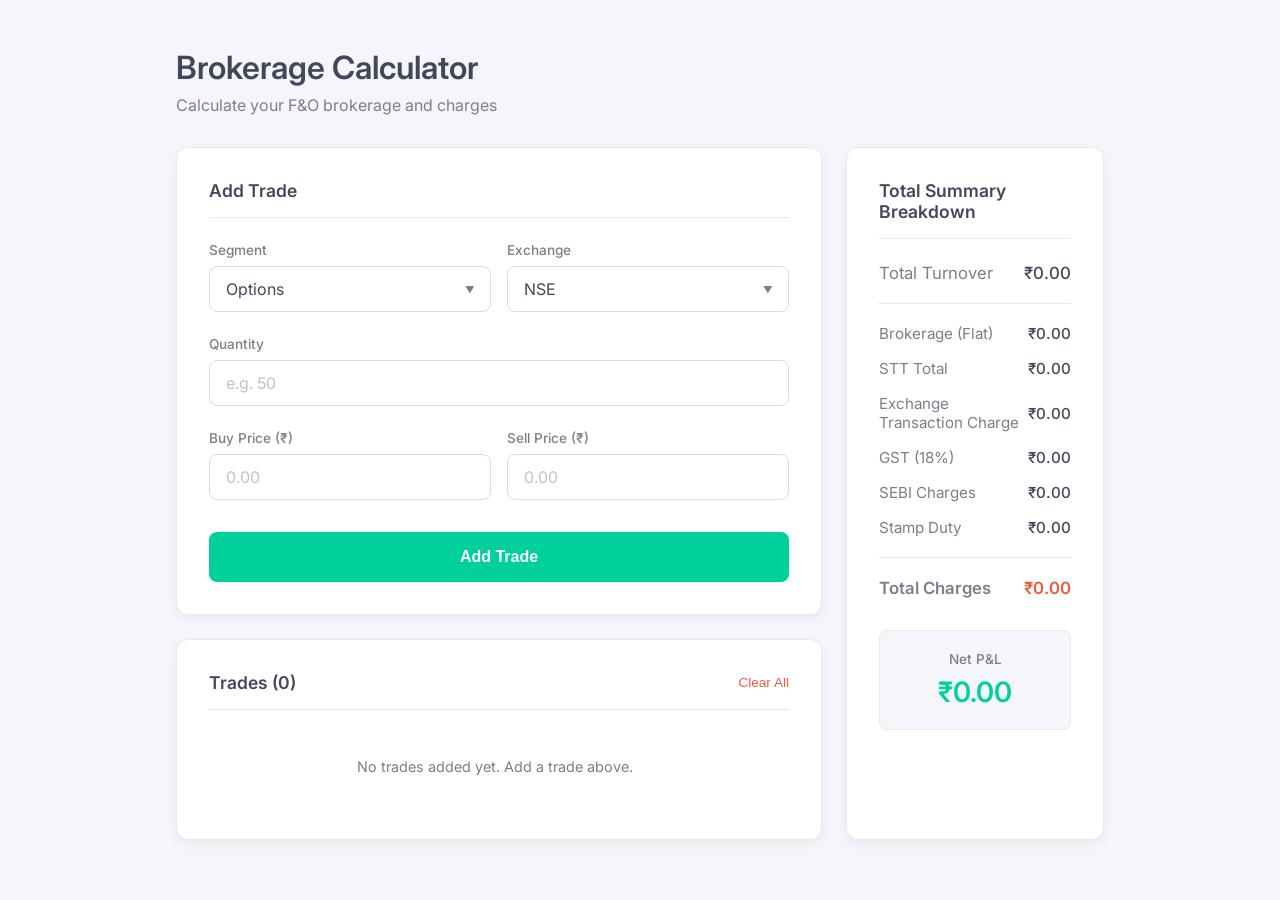
==== index.html @ 9ea1040a "Add Vercel Speed Insights script" ====
<!DOCTYPE html>
<html lang="en">
<head>
    <meta charset="UTF-8">
    <meta name="viewport" content="width=device-width, initial-scale=1.0">
    
    <!-- Primary Meta Tags -->
    <title>F&O Brokerage Calculator - Calculate NSE & BSE Charges</title>
    <meta name="title" content="F&O Brokerage Calculator - Calculate NSE & BSE Charges">
    <meta name="description" content="Free online F&O Brokerage Calculator. Calculate accurate brokerage, STT, Exchange transaction charges, GST, SEBI charges, and Stamp Duty for NSE and BSE Trades.">
    <meta name="keywords" content="brokerage calculator, f&o brokerage, nse charges, bse charges, options trading calculator, futures brokerage, stt calculator, trading charges">
    <meta name="author" content="Brokerage Calculator">
    <meta name="robots" content="index, follow">
    <link rel="canonical" href="https://www.brockerage.com/">

    <!-- Open Graph / Facebook -->
    <meta property="og:type" content="website">
    <meta property="og:url" content="https://www.brockerage.com/">
    <meta property="og:title" content="F&O Brokerage Calculator - Calculate NSE & BSE Charges">
    <meta property="og:description" content="Free online F&O Brokerage Calculator. Calculate accurate brokerage, STT, Exchange transaction charges, GST, SEBI charges, and Stamp Duty for NSE and BSE Trades.">

    <!-- Twitter -->
    <meta property="twitter:card" content="summary_large_image">
    <meta property="twitter:url" content="https://www.brockerage.com/">
    <meta property="twitter:title" content="F&O Brokerage Calculator - Calculate NSE & BSE Charges">
    <meta property="twitter:description" content="Free online F&O Brokerage Calculator. Calculate accurate brokerage, STT, Exchange transaction charges, GST, SEBI charges, and Stamp Duty for NSE and BSE Trades.">

    <!-- Fonts and CSS -->
    <link rel="preconnect" href="https://fonts.googleapis.com">
    <link rel="preconnect" href="https://fonts.gstatic.com" crossorigin>
    <link href="https://fonts.googleapis.com/css2?family=Inter:wght@300;400;500;600;700&display=swap" rel="stylesheet">
    <link rel="stylesheet" href="style.css">

    <!-- Vercel Speed Insights -->
    <script>
      window.si = window.si || function () { (window.siq = window.siq || []).push(arguments); };
    </script>
    <script defer src="/_vercel/speed-insights/script.js"></script>
</head>
<body>
    <div class="container">
        <header>
            <h1>Brokerage Calculator</h1>
            <p>Calculate your F&O brokerage and charges</p>
        </header>

        <main class="calculator">
            <div class="left-column">
                <div class="glass-panel input-panel">
                    <h2>Add Trade</h2>
                    <form id="calc-form">
                        <div class="form-row">
                            <div class="form-group">
                                <label for="segment">Segment</label>
                                <div class="custom-select">
                                    <select id="segment" required>
                                        <option value="options">Options</option>
                                        <option value="futures">Futures</option>
                                    </select>
                                </div>
                            </div>
                            <div class="form-group">
                                <label for="exchange">Exchange</label>
                                <div class="custom-select">
                                    <select id="exchange" required>
                                        <option value="nse">NSE</option>
                                        <option value="bse">BSE</option>
                                    </select>
                                </div>
                            </div>
                        </div>

                        <div class="form-group">
                            <label for="quantity">Quantity</label>
                            <input type="number" id="quantity" placeholder="e.g. 50" required min="1" step="1">
                        </div>

                        <div class="form-row">
                            <div class="form-group">
                                <label for="buy-price">Buy Price (₹)</label>
                                <input type="number" id="buy-price" placeholder="0.00" required min="0" step="0.05">
                            </div>
                            <div class="form-group">
                                <label for="sell-price">Sell Price (₹)</label>
                                <input type="number" id="sell-price" placeholder="0.00" required min="0" step="0.05">
                            </div>
                        </div>

                        <button type="submit" class="btn-calculate">
                            Add Trade
                            <svg width="20" height="20" viewBox="0 0 24 24" fill="none" stroke="currentColor" stroke-width="2" stroke-linecap="round" stroke-linejoin="round"><line x1="12" y1="5" x2="12" y2="19"></line><line x1="5" y1="12" x2="19" y2="12"></line></svg>
                        </button>
                    </form>
                </div>

                <div class="glass-panel trades-panel">
                    <div class="trades-header">
                        <h2>Trades (<span id="trade-count">0</span>)</h2>
                        <button id="btn-clear" class="btn-clear">Clear All</button>
                    </div>
                    <div id="trades-list" class="trades-list">
                        <p class="empty-state" id="empty-state">No trades added yet. Add a trade above.</p>
                    </div>
                </div>
            </div>

            <div class="glass-panel output-panel">
                <h2>Total Summary Breakdown</h2>
                
                <div class="results">
                    <div class="result-row primary-row">
                        <span>Total Turnover</span>
                        <span id="res-turnover" class="value">₹0.00</span>
                    </div>

                    <div class="divider"></div>

                    <div class="result-row">
                        <span>Brokerage (Flat)</span>
                        <span id="res-brokerage">₹0.00</span>
                    </div>
                    <div class="result-row">
                        <span>STT Total</span>
                        <span id="res-stt">₹0.00</span>
                    </div>
                    <div class="result-row">
                        <span>Exchange Transaction Charge</span>
                        <span id="res-exchange">₹0.00</span>
                    </div>
                    <div class="result-row">
                        <span>GST (18%)</span>
                        <span id="res-gst">₹0.00</span>
                    </div>
                    <div class="result-row">
                        <span>SEBI Charges</span>
                        <span id="res-sebi">₹0.00</span>
                    </div>
                    <div class="result-row">
                        <span>Stamp Duty</span>
                        <span id="res-stamp">₹0.00</span>
                    </div>

                    <div class="divider"></div>

                    <div class="result-row total-charges">
                        <span>Total Charges</span>
                        <span id="res-total-charges" class="value text-danger">₹0.00</span>
                    </div>

                    <div class="result-card pnl-card" id="pnl-card">
                        <div class="pnl-label">Net P&L</div>
                        <div class="pnl-value" id="res-net-pnl">₹0.00</div>
                    </div>
                </div>
            </div>
        </main>
    </div>

    <script src="script.js"></script>
</body>
</html>
---- style.css ----
:root {
    --bg-color: #f5f6fb;
    --card-bg: #ffffff;
    --card-border: #e8e9eb;
    --text-primary: #44475b;
    --text-secondary: #7c7e8c;
    --accent: #00d09c;
    --accent-hover: #00b386;
    --success: #00d09c;
    --danger: #eb5b3c;
    --shadow: 0 4px 12px rgba(0, 0, 0, 0.05);
}

* {
    margin: 0;
    padding: 0;
    box-sizing: border-box;
}

body {
    font-family: 'Inter', sans-serif;
    background-color: var(--bg-color);
    color: var(--text-primary);
    min-height: 100vh;
    display: flex;
    justify-content: center;
    align-items: flex-start;
    padding-top: 3rem;
}

/* Layout */
.container {
    width: 100%;
    max-width: 960px;
    padding: 0 1rem 2rem 1rem;
}

header {
    text-align: left;
    margin-bottom: 2rem;
}

header h1 {
    font-size: 2rem;
    font-weight: 600;
    color: var(--text-primary);
    margin-bottom: 0.5rem;
}

header p {
    color: var(--text-secondary);
    font-size: 1rem;
}

.calculator {
    display: grid;
    grid-template-columns: 3fr 2fr;
    gap: 1.5rem;
}

@media (max-width: 768px) {
    .calculator {
        grid-template-columns: 1fr;
    }
}

.left-column {
    display: flex;
    flex-direction: column;
    gap: 1.5rem;
}

/* Panels */
.glass-panel, .input-panel, .trades-panel, .output-panel {
    background: var(--card-bg);
    border: 1px solid var(--card-border);
    border-radius: 12px;
    padding: 2rem;
    box-shadow: var(--shadow);
}

.glass-panel h2 {
    font-size: 1.1rem;
    font-weight: 600;
    margin-bottom: 1.5rem;
    padding-bottom: 1rem;
    border-bottom: 1px solid var(--card-border);
    color: var(--text-primary);
}

/* Form Styles */
.form-row {
    display: grid;
    grid-template-columns: 1fr 1fr;
    gap: 1rem;
}

.form-group {
    margin-bottom: 1.5rem;
    display: flex;
    flex-direction: column;
}

.form-group label {
    font-size: 0.85rem;
    color: var(--text-secondary);
    margin-bottom: 0.5rem;
    font-weight: 500;
}

input, select {
    background: #ffffff;
    border: 1px solid #dcdce0;
    border-radius: 8px;
    padding: 0.75rem 1rem;
    color: var(--text-primary);
    font-family: inherit;
    font-size: 1rem;
    transition: all 0.2s ease;
    outline: none;
}

input:focus, select:focus {
    border-color: var(--accent);
}

input::placeholder {
    color: #c0c2cc;
}

.custom-select {
    position: relative;
}

.custom-select select {
    appearance: none;
    width: 100%;
    cursor: pointer;
}

.custom-select::after {
    content: "▼";
    font-size: 0.6rem;
    position: absolute;
    right: 1rem;
    top: 50%;
    transform: translateY(-50%);
    pointer-events: none;
    color: var(--text-secondary);
}

/* Button */
.btn-calculate {
    width: 100%;
    background: var(--accent);
    color: white;
    border: none;
    border-radius: 8px;
    padding: 1rem;
    font-size: 1rem;
    font-weight: 600;
    cursor: pointer;
    display: flex;
    justify-content: center;
    align-items: center;
    gap: 0.5rem;
    margin-top: 0.5rem;
    transition: all 0.2s ease;
}

.btn-calculate:hover {
    background: var(--accent-hover);
}

.btn-calculate svg {
    display: none;
}

/* Results Styles */
.results {
    display: flex;
    flex-direction: column;
    gap: 1rem;
}

.result-row {
    display: flex;
    justify-content: space-between;
    align-items: center;
    font-size: 0.95rem;
    color: var(--text-secondary);
}

.result-row .value, .result-row span:last-child {
    color: var(--text-primary);
    font-weight: 500;
}

.primary-row {
    font-size: 1.05rem;
}

.primary-row .value {
    font-weight: 600;
}

.divider {
    height: 1px;
    background: var(--card-border);
    margin: 0.25rem 0;
}

.total-charges {
    font-size: 1.05rem;
    font-weight: 600;
}

.total-charges .value, .total-charges span:last-child {
    color: var(--text-primary);
    font-weight: 600;
}

.text-danger {
    color: var(--danger) !important;
}

.text-success {
    color: var(--success) !important;
}

.result-card {
    background: var(--bg-color);
    border: 1px solid var(--card-border);
    border-radius: 8px;
    padding: 1.25rem;
    text-align: center;
    margin-top: 1rem;
}

.pnl-label {
    font-size: 0.85rem;
    color: var(--text-secondary);
    margin-bottom: 0.5rem;
    font-weight: 500;
}

.pnl-value {
    font-size: 1.75rem;
    font-weight: 600;
}

/* Trades Panel Styles */
.trades-panel {
    max-height: 400px;
    display: flex;
    flex-direction: column;
}

.trades-header {
    display: flex;
    justify-content: space-between;
    align-items: center;
    margin-bottom: 1rem;
    padding-bottom: 1rem;
    border-bottom: 1px solid var(--card-border);
}

.trades-header h2 {
    margin-bottom: 0;
    padding-bottom: 0;
    border-bottom: none;
}

.btn-clear {
    background: transparent;
    color: var(--danger);
    border: none;
    padding: 0;
    font-size: 0.85rem;
    font-weight: 500;
    cursor: pointer;
}

.btn-clear:hover {
    text-decoration: underline;
}

.trades-list {
    overflow-y: auto;
    flex-grow: 1;
    display: flex;
    flex-direction: column;
    gap: 0.75rem;
    padding-right: 0.5rem;
}

.trades-list::-webkit-scrollbar {
    width: 4px;
}

.trades-list::-webkit-scrollbar-thumb {
    background-color: var(--card-border);
    border-radius: 4px;
}

.empty-state {
    text-align: center;
    color: var(--text-secondary);
    font-size: 0.9rem;
    padding: 2rem 0;
}

.trade-item {
    background: #ffffff;
    border: 1px solid var(--card-border);
    border-radius: 8px;
    padding: 1rem;
    display: grid;
    grid-template-columns: 1fr 1fr;
    gap: 0.5rem;
    font-size: 0.85rem;
}

.trade-item-header {
    grid-column: span 2;
    display: flex;
    justify-content: space-between;
    margin-bottom: 0.5rem;
    font-weight: 600;
    color: var(--text-primary);
}

.trade-detail {
    display: flex;
    justify-content: space-between;
    color: var(--text-secondary);
}

.trade-detail .val {
    color: var(--text-primary);
    font-weight: 500;
}

.trade-remove {
    background: none;
    border: none;
    color: var(--danger);
    cursor: pointer;
    font-size: 0.8rem;
    font-weight: 500;
}

.trade-remove:hover {
    text-decoration: underline;
}
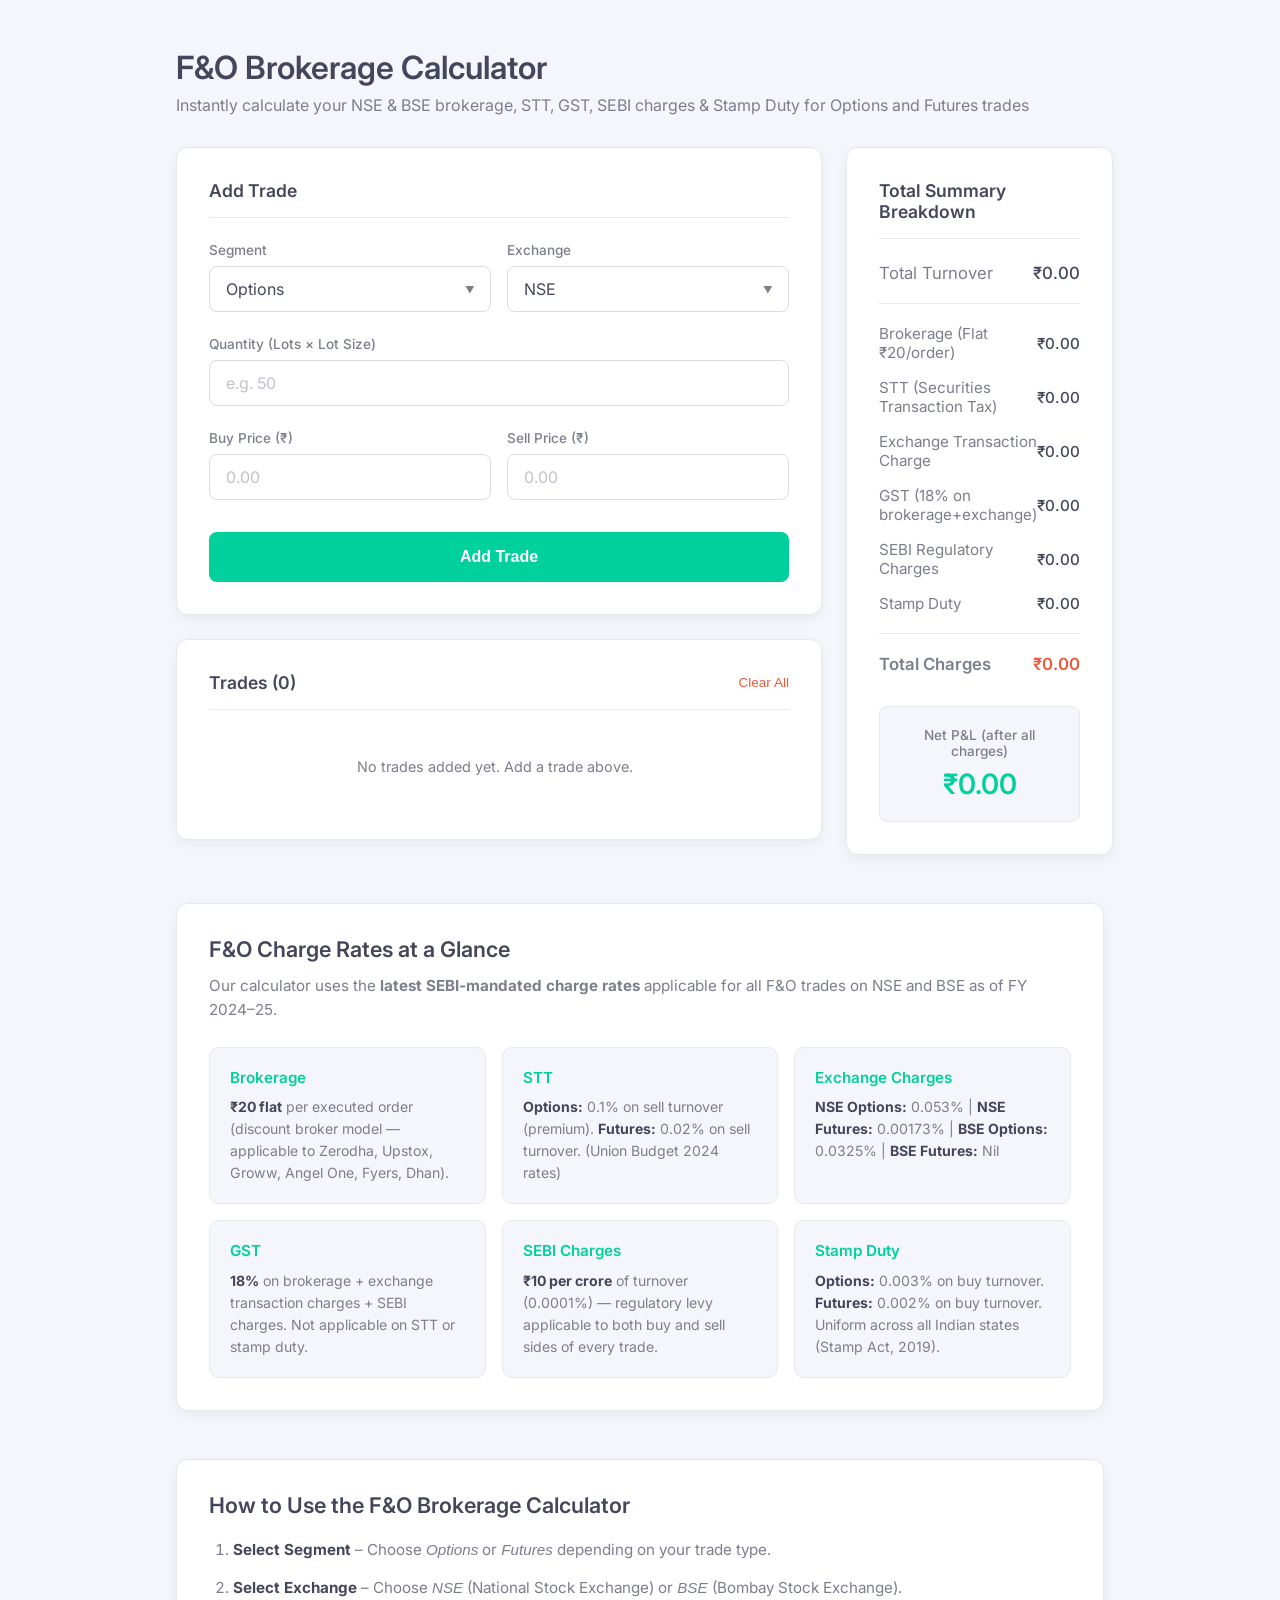
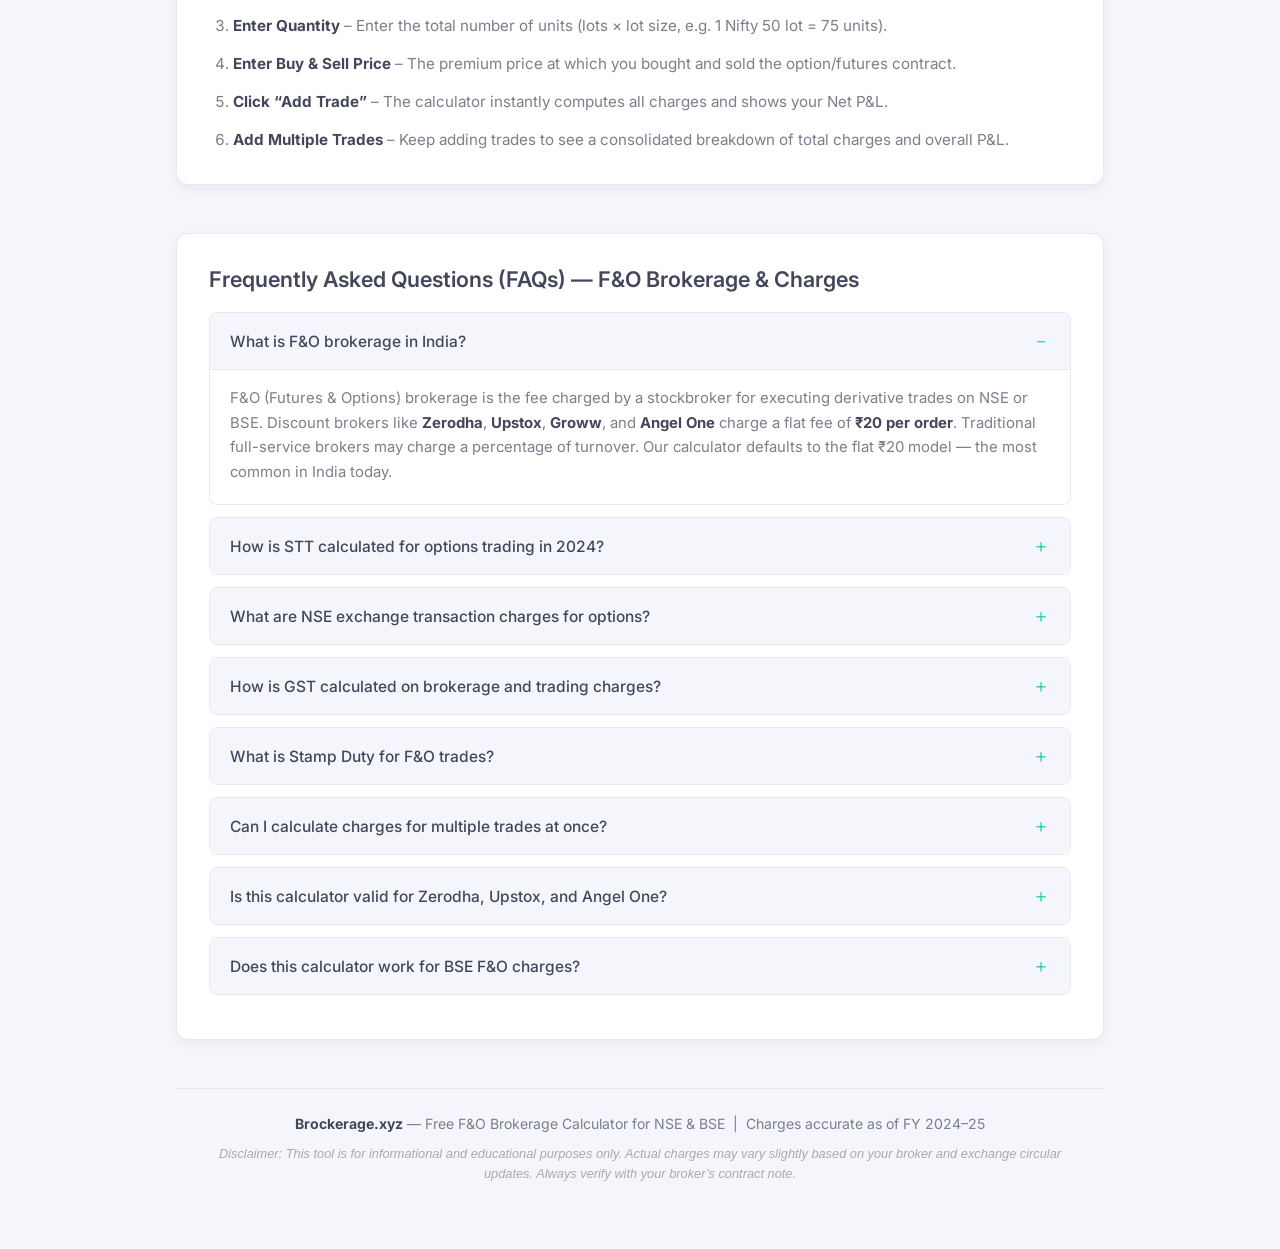
==== commit c8e142fd: "SEO: Add structured data, FAQs, geo tags, sitemap, robots.txt, fix canonical to brockerage.xyz" ====
--- a/index.html
+++ b/index.html
@@ -3,57 +3,193 @@
 <head>
     <meta charset="UTF-8">
     <meta name="viewport" content="width=device-width, initial-scale=1.0">
-    
-    <!-- Primary Meta Tags -->
-    <title>F&O Brokerage Calculator - Calculate NSE & BSE Charges</title>
-    <meta name="title" content="F&O Brokerage Calculator - Calculate NSE & BSE Charges">
-    <meta name="description" content="Free online F&O Brokerage Calculator. Calculate accurate brokerage, STT, Exchange transaction charges, GST, SEBI charges, and Stamp Duty for NSE and BSE Trades.">
-    <meta name="keywords" content="brokerage calculator, f&o brokerage, nse charges, bse charges, options trading calculator, futures brokerage, stt calculator, trading charges">
-    <meta name="author" content="Brokerage Calculator">
-    <meta name="robots" content="index, follow">
-    <link rel="canonical" href="https://www.brockerage.com/">
-
-    <!-- Open Graph / Facebook -->
+
+    <!-- ===== Primary SEO Meta Tags ===== -->
+    <title>Free F&O Brokerage Calculator | NSE & BSE Charges, STT, GST – Brockerage.xyz</title>
+    <meta name="title" content="Free F&O Brokerage Calculator | NSE & BSE Charges, STT, GST – Brockerage.xyz">
+    <meta name="description" content="Calculate F&O brokerage charges instantly – flat ₹20 fee, STT, Exchange transaction charges, GST (18%), SEBI charges & Stamp Duty for NSE and BSE Options & Futures trades. Free, fast, accurate.">
+    <meta name="keywords" content="brokerage calculator, F&O brokerage calculator, NSE brokerage calculator, BSE brokerage calculator, options brokerage calculator, futures brokerage calculator, STT calculator, trading charges calculator, zerodha brokerage calculator, upstox charges, SEBI charges, GST on brokerage, stamp duty calculator, intraday charges, equity charges India">
+    <meta name="author" content="Brockerage.xyz">
+    <meta name="robots" content="index, follow, max-snippet:-1, max-image-preview:large, max-video-preview:-1">
+    <meta name="theme-color" content="#00c48c">
+    <link rel="canonical" href="https://brockerage.xyz/">
+
+    <!-- ===== Open Graph / Facebook ===== -->
     <meta property="og:type" content="website">
-    <meta property="og:url" content="https://www.brockerage.com/">
-    <meta property="og:title" content="F&O Brokerage Calculator - Calculate NSE & BSE Charges">
-    <meta property="og:description" content="Free online F&O Brokerage Calculator. Calculate accurate brokerage, STT, Exchange transaction charges, GST, SEBI charges, and Stamp Duty for NSE and BSE Trades.">
-
-    <!-- Twitter -->
-    <meta property="twitter:card" content="summary_large_image">
-    <meta property="twitter:url" content="https://www.brockerage.com/">
-    <meta property="twitter:title" content="F&O Brokerage Calculator - Calculate NSE & BSE Charges">
-    <meta property="twitter:description" content="Free online F&O Brokerage Calculator. Calculate accurate brokerage, STT, Exchange transaction charges, GST, SEBI charges, and Stamp Duty for NSE and BSE Trades.">
-
-    <!-- Fonts and CSS -->
+    <meta property="og:url" content="https://brockerage.xyz/">
+    <meta property="og:site_name" content="Brockerage.xyz">
+    <meta property="og:title" content="Free F&O Brokerage Calculator | NSE & BSE Charges – Brockerage.xyz">
+    <meta property="og:description" content="Calculate F&O brokerage charges instantly – STT, Exchange transaction charges, GST, SEBI charges & Stamp Duty for NSE and BSE trades. 100% free.">
+    <meta property="og:image" content="https://brockerage.xyz/og-image.png">
+    <meta property="og:image:width" content="1200">
+    <meta property="og:image:height" content="630">
+    <meta property="og:locale" content="en_IN">
+
+    <!-- ===== Twitter Card ===== -->
+    <meta name="twitter:card" content="summary_large_image">
+    <meta name="twitter:url" content="https://brockerage.xyz/">
+    <meta name="twitter:title" content="Free F&O Brokerage Calculator | NSE & BSE Charges – Brockerage.xyz">
+    <meta name="twitter:description" content="Calculate F&O brokerage charges instantly – STT, Exchange transaction charges, GST, SEBI charges & Stamp Duty for NSE and BSE trades.">
+    <meta name="twitter:image" content="https://brockerage.xyz/og-image.png">
+
+    <!-- ===== Structured Data: WebApplication ===== -->
+    <script type="application/ld+json">
+    {
+      "@context": "https://schema.org",
+      "@type": "WebApplication",
+      "name": "F&O Brokerage Calculator",
+      "url": "https://brockerage.xyz/",
+      "description": "Free online F&O Brokerage Calculator. Calculate accurate brokerage, STT, Exchange transaction charges, GST, SEBI charges, and Stamp Duty for NSE and BSE Options & Futures trades.",
+      "applicationCategory": "FinanceApplication",
+      "operatingSystem": "All",
+      "offers": {
+        "@type": "Offer",
+        "price": "0",
+        "priceCurrency": "INR"
+      },
+      "featureList": [
+        "NSE Options brokerage calculation",
+        "NSE Futures brokerage calculation",
+        "BSE Options brokerage calculation",
+        "BSE Futures brokerage calculation",
+        "STT (Securities Transaction Tax) calculation",
+        "Exchange Transaction Charges",
+        "GST on brokerage calculation",
+        "SEBI charges calculation",
+        "Stamp Duty calculation",
+        "Net P&L after all charges"
+      ],
+      "publisher": {
+        "@type": "Organization",
+        "name": "Brockerage.xyz",
+        "url": "https://brockerage.xyz/"
+      }
+    }
+    </script>
+
+    <!-- ===== Structured Data: FAQPage ===== -->
+    <script type="application/ld+json">
+    {
+      "@context": "https://schema.org",
+      "@type": "FAQPage",
+      "mainEntity": [
+        {
+          "@type": "Question",
+          "name": "What is F&O brokerage in India?",
+          "acceptedAnswer": {
+            "@type": "Answer",
+            "text": "F&O (Futures & Options) brokerage is the fee charged by a stockbroker for executing derivative trades on NSE or BSE. Discount brokers like Zerodha and Upstox charge a flat fee of Rs 20 per order. Traditional brokers may charge a percentage of turnover."
+          }
+        },
+        {
+          "@type": "Question",
+          "name": "How is STT calculated for options trading?",
+          "acceptedAnswer": {
+            "@type": "Answer",
+            "text": "For Options, STT (Securities Transaction Tax) is charged at 0.1% on the sell-side premium turnover (effective July 2024, raised from 0.0625%). For Futures, STT is 0.02% on the sell-side turnover. Our calculator uses the latest rates."
+          }
+        },
+        {
+          "@type": "Question",
+          "name": "What are NSE transaction charges for options?",
+          "acceptedAnswer": {
+            "@type": "Answer",
+            "text": "NSE charges 0.053% on options premium turnover (both buy and sell) as Exchange Transaction Charges. For futures, it is 0.00173% on total turnover. These are applied per trade and reflected automatically in our calculator."
+          }
+        },
+        {
+          "@type": "Question",
+          "name": "How is GST calculated on brokerage?",
+          "acceptedAnswer": {
+            "@type": "Answer",
+            "text": "GST at 18% is levied on brokerage fees plus exchange transaction charges plus SEBI charges. It is NOT applied on STT or stamp duty. Our calculator accurately computes GST on the eligible components."
+          }
+        },
+        {
+          "@type": "Question",
+          "name": "What is stamp duty for F&O trades?",
+          "acceptedAnswer": {
+            "@type": "Answer",
+            "text": "Stamp duty is charged on the buy-side turnover only. For Futures it is 0.002% and for Options it is 0.003% of buy-side turnover. Rates are uniform across all states as per the Stamp Act, 2019."
+          }
+        },
+        {
+          "@type": "Question",
+          "name": "What is the SEBI charge on trades?",
+          "acceptedAnswer": {
+            "@type": "Answer",
+            "text": "SEBI levies a regulatory fee of Rs 10 per crore of turnover (0.0001%) on all trades. This is extremely small but included in the total cost of every trade."
+          }
+        },
+        {
+          "@type": "Question",
+          "name": "Can I calculate charges for multiple trades at once?",
+          "acceptedAnswer": {
+            "@type": "Answer",
+            "text": "Yes! Our F&O Brokerage Calculator supports adding multiple trades and gives you a consolidated summary of Total Turnover, Total Charges, and Net P&L across all trades combined."
+          }
+        }
+      ]
+    }
+    </script>
+
+    <!-- ===== Structured Data: BreadcrumbList ===== -->
+    <script type="application/ld+json">
+    {
+      "@context": "https://schema.org",
+      "@type": "BreadcrumbList",
+      "itemListElement": [
+        {
+          "@type": "ListItem",
+          "position": 1,
+          "name": "Home",
+          "item": "https://brockerage.xyz/"
+        },
+        {
+          "@type": "ListItem",
+          "position": 2,
+          "name": "F&O Brokerage Calculator",
+          "item": "https://brockerage.xyz/"
+        }
+      ]
+    }
+    </script>
+
+    <!-- ===== Fonts and CSS ===== -->
     <link rel="preconnect" href="https://fonts.googleapis.com">
     <link rel="preconnect" href="https://fonts.gstatic.com" crossorigin>
     <link href="https://fonts.googleapis.com/css2?family=Inter:wght@300;400;500;600;700&display=swap" rel="stylesheet">
     <link rel="stylesheet" href="style.css">
 
-    <!-- Vercel Speed Insights -->
+    <!-- ===== Vercel Speed Insights ===== -->
     <script>
       window.si = window.si || function () { (window.siq = window.siq || []).push(arguments); };
     </script>
     <script defer src="/_vercel/speed-insights/script.js"></script>
+
+    <!-- ===== Vercel Web Analytics ===== -->
+    <script>
+      window.va = window.va || function () { (window.vaq = window.vaq || []).push(arguments); };
+    </script>
+    <script defer src="/_vercel/insights/script.js"></script>
 </head>
 <body>
     <div class="container">
         <header>
-            <h1>Brokerage Calculator</h1>
-            <p>Calculate your F&O brokerage and charges</p>
+            <h1>F&amp;O Brokerage Calculator</h1>
+            <p>Instantly calculate your NSE &amp; BSE brokerage, STT, GST, SEBI charges &amp; Stamp Duty for Options and Futures trades</p>
         </header>
 
-        <main class="calculator">
+        <main class="calculator" aria-label="Brokerage Calculator">
             <div class="left-column">
                 <div class="glass-panel input-panel">
                     <h2>Add Trade</h2>
-                    <form id="calc-form">
+                    <form id="calc-form" aria-label="Trade input form">
                         <div class="form-row">
                             <div class="form-group">
                                 <label for="segment">Segment</label>
                                 <div class="custom-select">
-                                    <select id="segment" required>
+                                    <select id="segment" required aria-label="Select trading segment">
                                         <option value="options">Options</option>
                                         <option value="futures">Futures</option>
                                     </select>
@@ -62,7 +198,7 @@
                             <div class="form-group">
                                 <label for="exchange">Exchange</label>
                                 <div class="custom-select">
-                                    <select id="exchange" required>
+                                    <select id="exchange" required aria-label="Select exchange">
                                         <option value="nse">NSE</option>
                                         <option value="bse">BSE</option>
                                     </select>
@@ -71,24 +207,24 @@
                         </div>
 
                         <div class="form-group">
-                            <label for="quantity">Quantity</label>
-                            <input type="number" id="quantity" placeholder="e.g. 50" required min="1" step="1">
+                            <label for="quantity">Quantity (Lots &times; Lot Size)</label>
+                            <input type="number" id="quantity" placeholder="e.g. 50" required min="1" step="1" aria-label="Number of contracts">
                         </div>
 
                         <div class="form-row">
                             <div class="form-group">
-                                <label for="buy-price">Buy Price (₹)</label>
-                                <input type="number" id="buy-price" placeholder="0.00" required min="0" step="0.05">
+                                <label for="buy-price">Buy Price (&#8377;)</label>
+                                <input type="number" id="buy-price" placeholder="0.00" required min="0" step="0.05" aria-label="Buy price in rupees">
                             </div>
                             <div class="form-group">
-                                <label for="sell-price">Sell Price (₹)</label>
-                                <input type="number" id="sell-price" placeholder="0.00" required min="0" step="0.05">
+                                <label for="sell-price">Sell Price (&#8377;)</label>
+                                <input type="number" id="sell-price" placeholder="0.00" required min="0" step="0.05" aria-label="Sell price in rupees">
                             </div>
                         </div>
 
-                        <button type="submit" class="btn-calculate">
+                        <button type="submit" class="btn-calculate" aria-label="Add trade and calculate charges">
                             Add Trade
-                            <svg width="20" height="20" viewBox="0 0 24 24" fill="none" stroke="currentColor" stroke-width="2" stroke-linecap="round" stroke-linejoin="round"><line x1="12" y1="5" x2="12" y2="19"></line><line x1="5" y1="12" x2="19" y2="12"></line></svg>
+                            <svg width="20" height="20" viewBox="0 0 24 24" fill="none" stroke="currentColor" stroke-width="2" stroke-linecap="round" stroke-linejoin="round" aria-hidden="true"><line x1="12" y1="5" x2="12" y2="19"></line><line x1="5" y1="12" x2="19" y2="12"></line></svg>
                         </button>
                     </form>
                 </div>
@@ -96,64 +232,165 @@
                 <div class="glass-panel trades-panel">
                     <div class="trades-header">
                         <h2>Trades (<span id="trade-count">0</span>)</h2>
-                        <button id="btn-clear" class="btn-clear">Clear All</button>
-                    </div>
-                    <div id="trades-list" class="trades-list">
+                        <button id="btn-clear" class="btn-clear" aria-label="Clear all trades">Clear All</button>
+                    </div>
+                    <div id="trades-list" class="trades-list" aria-live="polite">
                         <p class="empty-state" id="empty-state">No trades added yet. Add a trade above.</p>
                     </div>
                 </div>
             </div>
 
-            <div class="glass-panel output-panel">
+            <div class="glass-panel output-panel" aria-label="Charges summary">
                 <h2>Total Summary Breakdown</h2>
-                
+
                 <div class="results">
                     <div class="result-row primary-row">
                         <span>Total Turnover</span>
-                        <span id="res-turnover" class="value">₹0.00</span>
+                        <span id="res-turnover" class="value">&#8377;0.00</span>
                     </div>
 
                     <div class="divider"></div>
 
                     <div class="result-row">
-                        <span>Brokerage (Flat)</span>
-                        <span id="res-brokerage">₹0.00</span>
-                    </div>
-                    <div class="result-row">
-                        <span>STT Total</span>
-                        <span id="res-stt">₹0.00</span>
+                        <span>Brokerage (Flat &#8377;20/order)</span>
+                        <span id="res-brokerage">&#8377;0.00</span>
+                    </div>
+                    <div class="result-row">
+                        <span>STT (Securities Transaction Tax)</span>
+                        <span id="res-stt">&#8377;0.00</span>
                     </div>
                     <div class="result-row">
                         <span>Exchange Transaction Charge</span>
-                        <span id="res-exchange">₹0.00</span>
-                    </div>
-                    <div class="result-row">
-                        <span>GST (18%)</span>
-                        <span id="res-gst">₹0.00</span>
-                    </div>
-                    <div class="result-row">
-                        <span>SEBI Charges</span>
-                        <span id="res-sebi">₹0.00</span>
+                        <span id="res-exchange">&#8377;0.00</span>
+                    </div>
+                    <div class="result-row">
+                        <span>GST (18% on brokerage+exchange)</span>
+                        <span id="res-gst">&#8377;0.00</span>
+                    </div>
+                    <div class="result-row">
+                        <span>SEBI Regulatory Charges</span>
+                        <span id="res-sebi">&#8377;0.00</span>
                     </div>
                     <div class="result-row">
                         <span>Stamp Duty</span>
-                        <span id="res-stamp">₹0.00</span>
+                        <span id="res-stamp">&#8377;0.00</span>
                     </div>
 
                     <div class="divider"></div>
 
                     <div class="result-row total-charges">
                         <span>Total Charges</span>
-                        <span id="res-total-charges" class="value text-danger">₹0.00</span>
+                        <span id="res-total-charges" class="value text-danger">&#8377;0.00</span>
                     </div>
 
                     <div class="result-card pnl-card" id="pnl-card">
-                        <div class="pnl-label">Net P&L</div>
-                        <div class="pnl-value" id="res-net-pnl">₹0.00</div>
+                        <div class="pnl-label">Net P&amp;L (after all charges)</div>
+                        <div class="pnl-value" id="res-net-pnl">&#8377;0.00</div>
                     </div>
                 </div>
             </div>
         </main>
+
+        <!-- ===== SEO Content: Charge Rate Cards ===== -->
+        <section class="seo-info-section" aria-label="Charge rates information">
+            <h2>F&amp;O Charge Rates at a Glance</h2>
+            <p>Our calculator uses the <strong>latest SEBI-mandated charge rates</strong> applicable for all F&amp;O trades on NSE and BSE as of FY 2024&ndash;25.</p>
+            <div class="charge-cards">
+                <article class="charge-card">
+                    <h3>Brokerage</h3>
+                    <p><strong>&#8377;20 flat</strong> per executed order (discount broker model — applicable to Zerodha, Upstox, Groww, Angel One, Fyers, Dhan).</p>
+                </article>
+                <article class="charge-card">
+                    <h3>STT</h3>
+                    <p><strong>Options:</strong> 0.1% on sell turnover (premium). <strong>Futures:</strong> 0.02% on sell turnover. (Union Budget 2024 rates)</p>
+                </article>
+                <article class="charge-card">
+                    <h3>Exchange Charges</h3>
+                    <p><strong>NSE Options:</strong> 0.053% | <strong>NSE Futures:</strong> 0.00173% | <strong>BSE Options:</strong> 0.0325% | <strong>BSE Futures:</strong> Nil</p>
+                </article>
+                <article class="charge-card">
+                    <h3>GST</h3>
+                    <p><strong>18%</strong> on brokerage + exchange transaction charges + SEBI charges. Not applicable on STT or stamp duty.</p>
+                </article>
+                <article class="charge-card">
+                    <h3>SEBI Charges</h3>
+                    <p><strong>&#8377;10 per crore</strong> of turnover (0.0001%) — regulatory levy applicable to both buy and sell sides of every trade.</p>
+                </article>
+                <article class="charge-card">
+                    <h3>Stamp Duty</h3>
+                    <p><strong>Options:</strong> 0.003% on buy turnover. <strong>Futures:</strong> 0.002% on buy turnover. Uniform across all Indian states (Stamp Act, 2019).</p>
+                </article>
+            </div>
+        </section>
+
+        <!-- ===== SEO Content: How to Use ===== -->
+        <section class="seo-how-section" aria-label="How to use the brokerage calculator">
+            <h2>How to Use the F&amp;O Brokerage Calculator</h2>
+            <ol class="how-to-list">
+                <li><strong>Select Segment</strong> &ndash; Choose <em>Options</em> or <em>Futures</em> depending on your trade type.</li>
+                <li><strong>Select Exchange</strong> &ndash; Choose <em>NSE</em> (National Stock Exchange) or <em>BSE</em> (Bombay Stock Exchange).</li>
+                <li><strong>Enter Quantity</strong> &ndash; Enter the total number of units (lots &times; lot size, e.g. 1 Nifty 50 lot = 75 units).</li>
+                <li><strong>Enter Buy &amp; Sell Price</strong> &ndash; The premium price at which you bought and sold the option/futures contract.</li>
+                <li><strong>Click &ldquo;Add Trade&rdquo;</strong> &ndash; The calculator instantly computes all charges and shows your Net P&amp;L.</li>
+                <li><strong>Add Multiple Trades</strong> &ndash; Keep adding trades to see a consolidated breakdown of total charges and overall P&amp;L.</li>
+            </ol>
+        </section>
+
+        <!-- ===== SEO Content: FAQ Section ===== -->
+        <section class="faq-section" aria-label="Frequently asked questions about F&O brokerage">
+            <h2>Frequently Asked Questions (FAQs) — F&amp;O Brokerage &amp; Charges</h2>
+
+            <details class="faq-item" open>
+                <summary><h3>What is F&amp;O brokerage in India?</h3></summary>
+                <p>F&amp;O (Futures &amp; Options) brokerage is the fee charged by a stockbroker for executing derivative trades on NSE or BSE. Discount brokers like <strong>Zerodha</strong>, <strong>Upstox</strong>, <strong>Groww</strong>, and <strong>Angel One</strong> charge a flat fee of <strong>&#8377;20 per order</strong>. Traditional full-service brokers may charge a percentage of turnover. Our calculator defaults to the flat &#8377;20 model — the most common in India today.</p>
+            </details>
+
+            <details class="faq-item">
+                <summary><h3>How is STT calculated for options trading in 2024?</h3></summary>
+                <p>For Options, STT (Securities Transaction Tax) is charged at <strong>0.1% on the sell-side premium turnover</strong> (as per Union Budget 2024 revision, increased from 0.0625%). For Futures, STT is <strong>0.02% on the sell-side turnover</strong>. Note: STT for options is on premium value, not on notional contract value. Our calculator uses the latest applicable rates.</p>
+            </details>
+
+            <details class="faq-item">
+                <summary><h3>What are NSE exchange transaction charges for options?</h3></summary>
+                <p>NSE charges <strong>0.053%</strong> on options premium turnover (both buy and sell combined) as Exchange Transaction Charges. For Futures, the rate is <strong>0.00173%</strong> on total turnover. BSE charges <strong>0.0325%</strong> for options and nil for futures. These are automatically calculated in our brokerage calculator.</p>
+            </details>
+
+            <details class="faq-item">
+                <summary><h3>How is GST calculated on brokerage and trading charges?</h3></summary>
+                <p>GST at <strong>18%</strong> is levied on the sum of brokerage fees + exchange transaction charges + SEBI charges. It is <em>NOT</em> applied on STT or stamp duty. Our calculator accurately computes GST only on the eligible components, mirroring your actual contract note.</p>
+            </details>
+
+            <details class="faq-item">
+                <summary><h3>What is Stamp Duty for F&amp;O trades?</h3></summary>
+                <p>Stamp duty is charged on the <strong>buy-side turnover only</strong>. For Futures it is <strong>0.002%</strong> and for Options it is <strong>0.003%</strong> of buy-side turnover. Rates are uniform across all states as per the Indian Stamp Act, 2019 amendment.</p>
+            </details>
+
+            <details class="faq-item">
+                <summary><h3>Can I calculate charges for multiple trades at once?</h3></summary>
+                <p>Yes! Our F&amp;O Brokerage Calculator supports adding multiple trades and gives you a <strong>consolidated summary</strong> of Total Turnover, Total Charges (brokerage + STT + GST + SEBI charges + stamp duty), and Net P&amp;L across all trades. You can also remove individual trades from the list.</p>
+            </details>
+
+            <details class="faq-item">
+                <summary><h3>Is this calculator valid for Zerodha, Upstox, and Angel One?</h3></summary>
+                <p>Yes — this calculator uses the <strong>&#8377;20 flat brokerage</strong> model which applies to all major discount brokers in India including <strong>Zerodha</strong>, <strong>Upstox</strong>, <strong>Groww</strong>, <strong>Angel One</strong>, <strong>Fyers</strong>, and <strong>Dhan</strong>. All statutory charges (STT, exchange charges, SEBI, GST, stamp duty) are regulated and identical regardless of which broker you use.</p>
+            </details>
+
+            <details class="faq-item">
+                <summary><h3>Does this calculator work for BSE F&amp;O charges?</h3></summary>
+                <p>Yes. Select <strong>BSE</strong> from the Exchange dropdown to calculate charges specific to BSE. Note that BSE charges <strong>nil exchange fees for futures</strong> and <strong>0.0325%</strong> for options — lower than NSE in some cases. Our calculator handles both exchanges with correct, up-to-date rates.</p>
+            </details>
+        </section>
+
+        <!-- ===== Footer ===== -->
+        <footer class="site-footer" aria-label="Site footer">
+            <p>
+                <strong>Brockerage.xyz</strong> &mdash; Free F&amp;O Brokerage Calculator for NSE &amp; BSE &nbsp;|&nbsp;
+                <span>Charges accurate as of FY 2024&ndash;25</span>
+            </p>
+            <p class="disclaimer">
+                <em>Disclaimer: This tool is for informational and educational purposes only. Actual charges may vary slightly based on your broker and exchange circular updates. Always verify with your broker&rsquo;s contract note.</em>
+            </p>
+        </footer>
     </div>
 
     <script src="script.js"></script>
--- a/style.css
+++ b/style.css
@@ -354,3 +354,191 @@
     text-decoration: underline;
 }
 
+/* ===== SEO Content Sections ===== */
+
+/* Shared section styles */
+.seo-info-section,
+.seo-how-section,
+.faq-section {
+    margin-top: 3rem;
+    padding: 2rem;
+    background: var(--card-bg);
+    border: 1px solid var(--card-border);
+    border-radius: 12px;
+    box-shadow: var(--shadow);
+}
+
+.seo-info-section h2,
+.seo-how-section h2,
+.faq-section h2 {
+    font-size: 1.35rem;
+    font-weight: 600;
+    color: var(--text-primary);
+    margin-bottom: 0.75rem;
+}
+
+.seo-info-section > p {
+    color: var(--text-secondary);
+    font-size: 0.95rem;
+    margin-bottom: 1.5rem;
+    line-height: 1.6;
+}
+
+/* Charge Rate Cards Grid */
+.charge-cards {
+    display: grid;
+    grid-template-columns: repeat(3, 1fr);
+    gap: 1rem;
+    margin-top: 1.25rem;
+}
+
+@media (max-width: 768px) {
+    .charge-cards {
+        grid-template-columns: repeat(2, 1fr);
+    }
+}
+
+@media (max-width: 480px) {
+    .charge-cards {
+        grid-template-columns: 1fr;
+    }
+}
+
+.charge-card {
+    background: var(--bg-color);
+    border: 1px solid var(--card-border);
+    border-radius: 10px;
+    padding: 1.25rem;
+}
+
+.charge-card h3 {
+    font-size: 0.95rem;
+    font-weight: 600;
+    color: var(--accent);
+    margin-bottom: 0.6rem;
+}
+
+.charge-card p {
+    font-size: 0.88rem;
+    color: var(--text-secondary);
+    line-height: 1.55;
+}
+
+.charge-card strong {
+    color: var(--text-primary);
+}
+
+/* How-to List */
+.how-to-list {
+    margin-top: 1.25rem;
+    padding-left: 1.5rem;
+    display: flex;
+    flex-direction: column;
+    gap: 0.85rem;
+    counter-reset: how-to;
+}
+
+.how-to-list li {
+    font-size: 0.95rem;
+    color: var(--text-secondary);
+    line-height: 1.6;
+}
+
+.how-to-list li strong {
+    color: var(--text-primary);
+}
+
+/* FAQ Accordion */
+.faq-section h2 {
+    margin-bottom: 1.25rem;
+}
+
+.faq-item {
+    border: 1px solid var(--card-border);
+    border-radius: 8px;
+    margin-bottom: 0.75rem;
+    overflow: hidden;
+    transition: box-shadow 0.2s ease;
+}
+
+.faq-item:hover {
+    box-shadow: 0 2px 8px rgba(0,0,0,0.06);
+}
+
+.faq-item summary {
+    display: flex;
+    align-items: center;
+    justify-content: space-between;
+    padding: 1rem 1.25rem;
+    cursor: pointer;
+    list-style: none;
+    user-select: none;
+    background: var(--bg-color);
+    transition: background 0.15s ease;
+}
+
+.faq-item summary::-webkit-details-marker {
+    display: none;
+}
+
+.faq-item summary::after {
+    content: "＋";
+    font-size: 1.1rem;
+    color: var(--accent);
+    font-weight: 400;
+    flex-shrink: 0;
+    margin-left: 1rem;
+    transition: transform 0.2s ease;
+}
+
+.faq-item[open] summary::after {
+    content: "－";
+}
+
+.faq-item summary:hover {
+    background: #edfaf5;
+}
+
+.faq-item summary h3 {
+    font-size: 0.97rem;
+    font-weight: 500;
+    color: var(--text-primary);
+    margin: 0;
+}
+
+.faq-item > p {
+    padding: 1rem 1.25rem 1.25rem;
+    font-size: 0.93rem;
+    color: var(--text-secondary);
+    line-height: 1.65;
+    border-top: 1px solid var(--card-border);
+}
+
+.faq-item > p strong {
+    color: var(--text-primary);
+}
+
+/* Site Footer */
+.site-footer {
+    margin-top: 3rem;
+    padding: 1.5rem;
+    text-align: center;
+    border-top: 1px solid var(--card-border);
+}
+
+.site-footer p {
+    font-size: 0.88rem;
+    color: var(--text-secondary);
+    line-height: 1.6;
+    margin-bottom: 0.5rem;
+}
+
+.site-footer p strong {
+    color: var(--text-primary);
+}
+
+.site-footer .disclaimer {
+    font-size: 0.8rem;
+    color: #aaaaaa;
+}
+
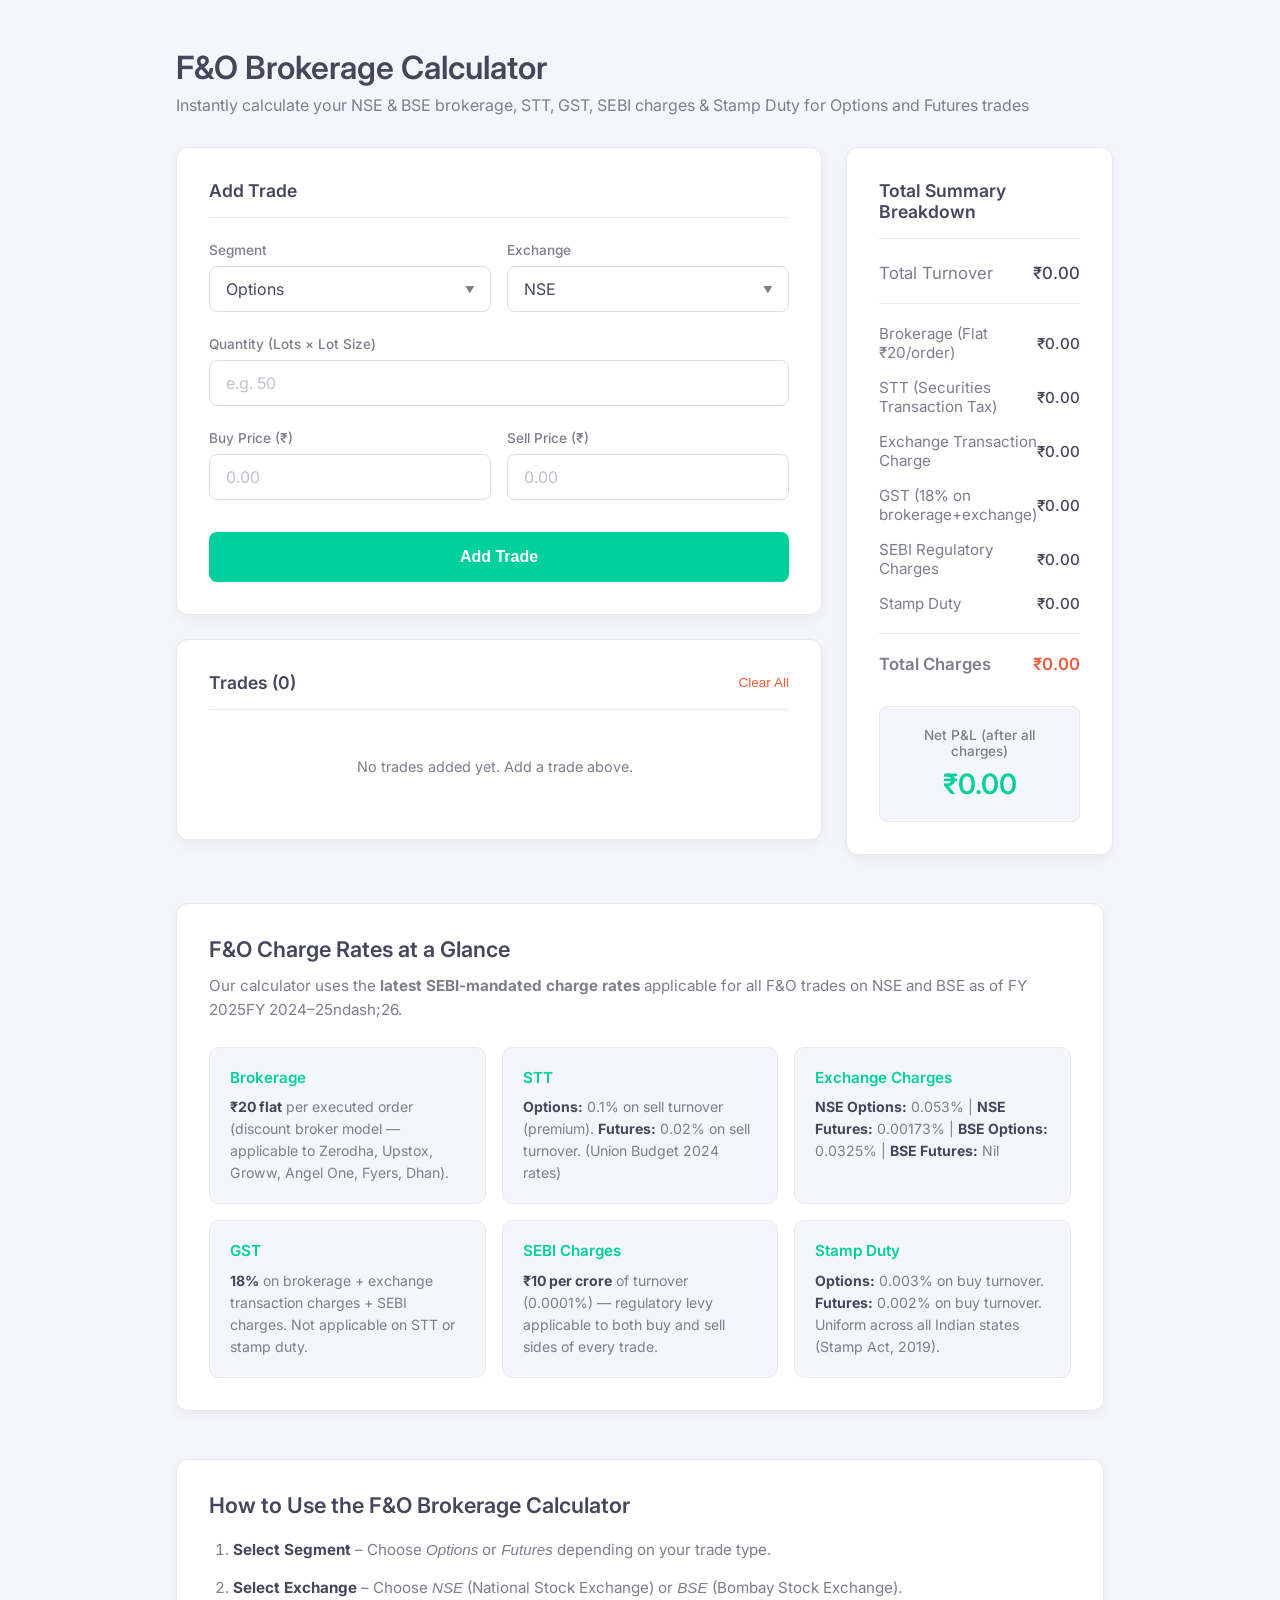
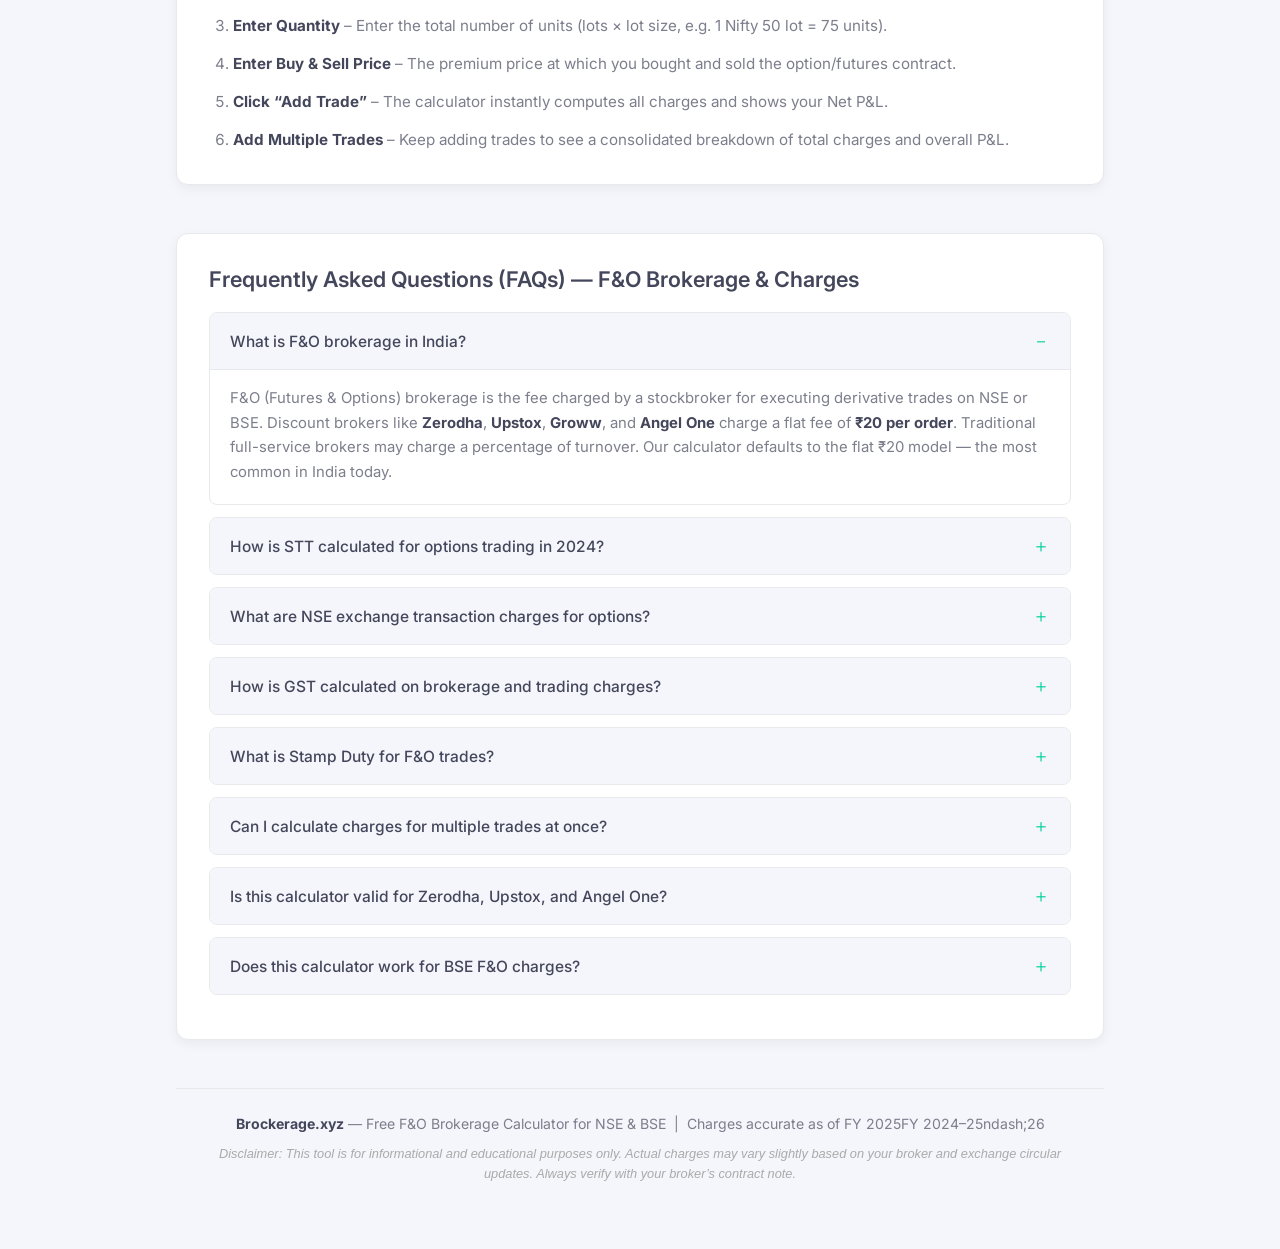
==== commit 58ff5cc3: "Update charge rates year to FY 2025-26" ====
--- a/index.html
+++ b/index.html
@@ -12,25 +12,26 @@
     <meta name="author" content="Brockerage.xyz">
     <meta name="robots" content="index, follow, max-snippet:-1, max-image-preview:large, max-video-preview:-1">
     <meta name="theme-color" content="#00c48c">
-    <link rel="canonical" href="https://brockerage.xyz/">
+    <meta name="google-site-verification" content="qx04qiPmsAXWzoolUBUqko2Sf6gHCCcneaunvY0LxVs">
+    <link rel="canonical" href="https://www.brockerage.xyz/">
 
     <!-- ===== Open Graph / Facebook ===== -->
     <meta property="og:type" content="website">
-    <meta property="og:url" content="https://brockerage.xyz/">
+    <meta property="og:url" content="https://www.brockerage.xyz/">
     <meta property="og:site_name" content="Brockerage.xyz">
     <meta property="og:title" content="Free F&O Brokerage Calculator | NSE & BSE Charges – Brockerage.xyz">
     <meta property="og:description" content="Calculate F&O brokerage charges instantly – STT, Exchange transaction charges, GST, SEBI charges & Stamp Duty for NSE and BSE trades. 100% free.">
-    <meta property="og:image" content="https://brockerage.xyz/og-image.png">
+    <meta property="og:image" content="https://www.brockerage.xyz/og-image.png">
     <meta property="og:image:width" content="1200">
     <meta property="og:image:height" content="630">
     <meta property="og:locale" content="en_IN">
 
     <!-- ===== Twitter Card ===== -->
     <meta name="twitter:card" content="summary_large_image">
-    <meta name="twitter:url" content="https://brockerage.xyz/">
+    <meta name="twitter:url" content="https://www.brockerage.xyz/">
     <meta name="twitter:title" content="Free F&O Brokerage Calculator | NSE & BSE Charges – Brockerage.xyz">
     <meta name="twitter:description" content="Calculate F&O brokerage charges instantly – STT, Exchange transaction charges, GST, SEBI charges & Stamp Duty for NSE and BSE trades.">
-    <meta name="twitter:image" content="https://brockerage.xyz/og-image.png">
+    <meta name="twitter:image" content="https://www.brockerage.xyz/og-image.png">
 
     <!-- ===== Structured Data: WebApplication ===== -->
     <script type="application/ld+json">
@@ -38,7 +39,7 @@
       "@context": "https://schema.org",
       "@type": "WebApplication",
       "name": "F&O Brokerage Calculator",
-      "url": "https://brockerage.xyz/",
+      "url": "https://www.brockerage.xyz/",
       "description": "Free online F&O Brokerage Calculator. Calculate accurate brokerage, STT, Exchange transaction charges, GST, SEBI charges, and Stamp Duty for NSE and BSE Options & Futures trades.",
       "applicationCategory": "FinanceApplication",
       "operatingSystem": "All",
@@ -62,7 +63,7 @@
       "publisher": {
         "@type": "Organization",
         "name": "Brockerage.xyz",
-        "url": "https://brockerage.xyz/"
+        "url": "https://www.brockerage.xyz/"
       }
     }
     </script>
@@ -143,13 +144,13 @@
           "@type": "ListItem",
           "position": 1,
           "name": "Home",
-          "item": "https://brockerage.xyz/"
+          "item": "https://www.brockerage.xyz/"
         },
         {
           "@type": "ListItem",
           "position": 2,
           "name": "F&O Brokerage Calculator",
-          "item": "https://brockerage.xyz/"
+          "item": "https://www.brockerage.xyz/"
         }
       ]
     }
@@ -294,7 +295,7 @@
         <!-- ===== SEO Content: Charge Rate Cards ===== -->
         <section class="seo-info-section" aria-label="Charge rates information">
             <h2>F&amp;O Charge Rates at a Glance</h2>
-            <p>Our calculator uses the <strong>latest SEBI-mandated charge rates</strong> applicable for all F&amp;O trades on NSE and BSE as of FY 2024&ndash;25.</p>
+            <p>Our calculator uses the <strong>latest SEBI-mandated charge rates</strong> applicable for all F&amp;O trades on NSE and BSE as of FY 2025FY 2024&ndash;25ndash;26.</p>
             <div class="charge-cards">
                 <article class="charge-card">
                     <h3>Brokerage</h3>
@@ -385,7 +386,7 @@
         <footer class="site-footer" aria-label="Site footer">
             <p>
                 <strong>Brockerage.xyz</strong> &mdash; Free F&amp;O Brokerage Calculator for NSE &amp; BSE &nbsp;|&nbsp;
-                <span>Charges accurate as of FY 2024&ndash;25</span>
+                <span>Charges accurate as of FY 2025FY 2024&ndash;25ndash;26</span>
             </p>
             <p class="disclaimer">
                 <em>Disclaimer: This tool is for informational and educational purposes only. Actual charges may vary slightly based on your broker and exchange circular updates. Always verify with your broker&rsquo;s contract note.</em>
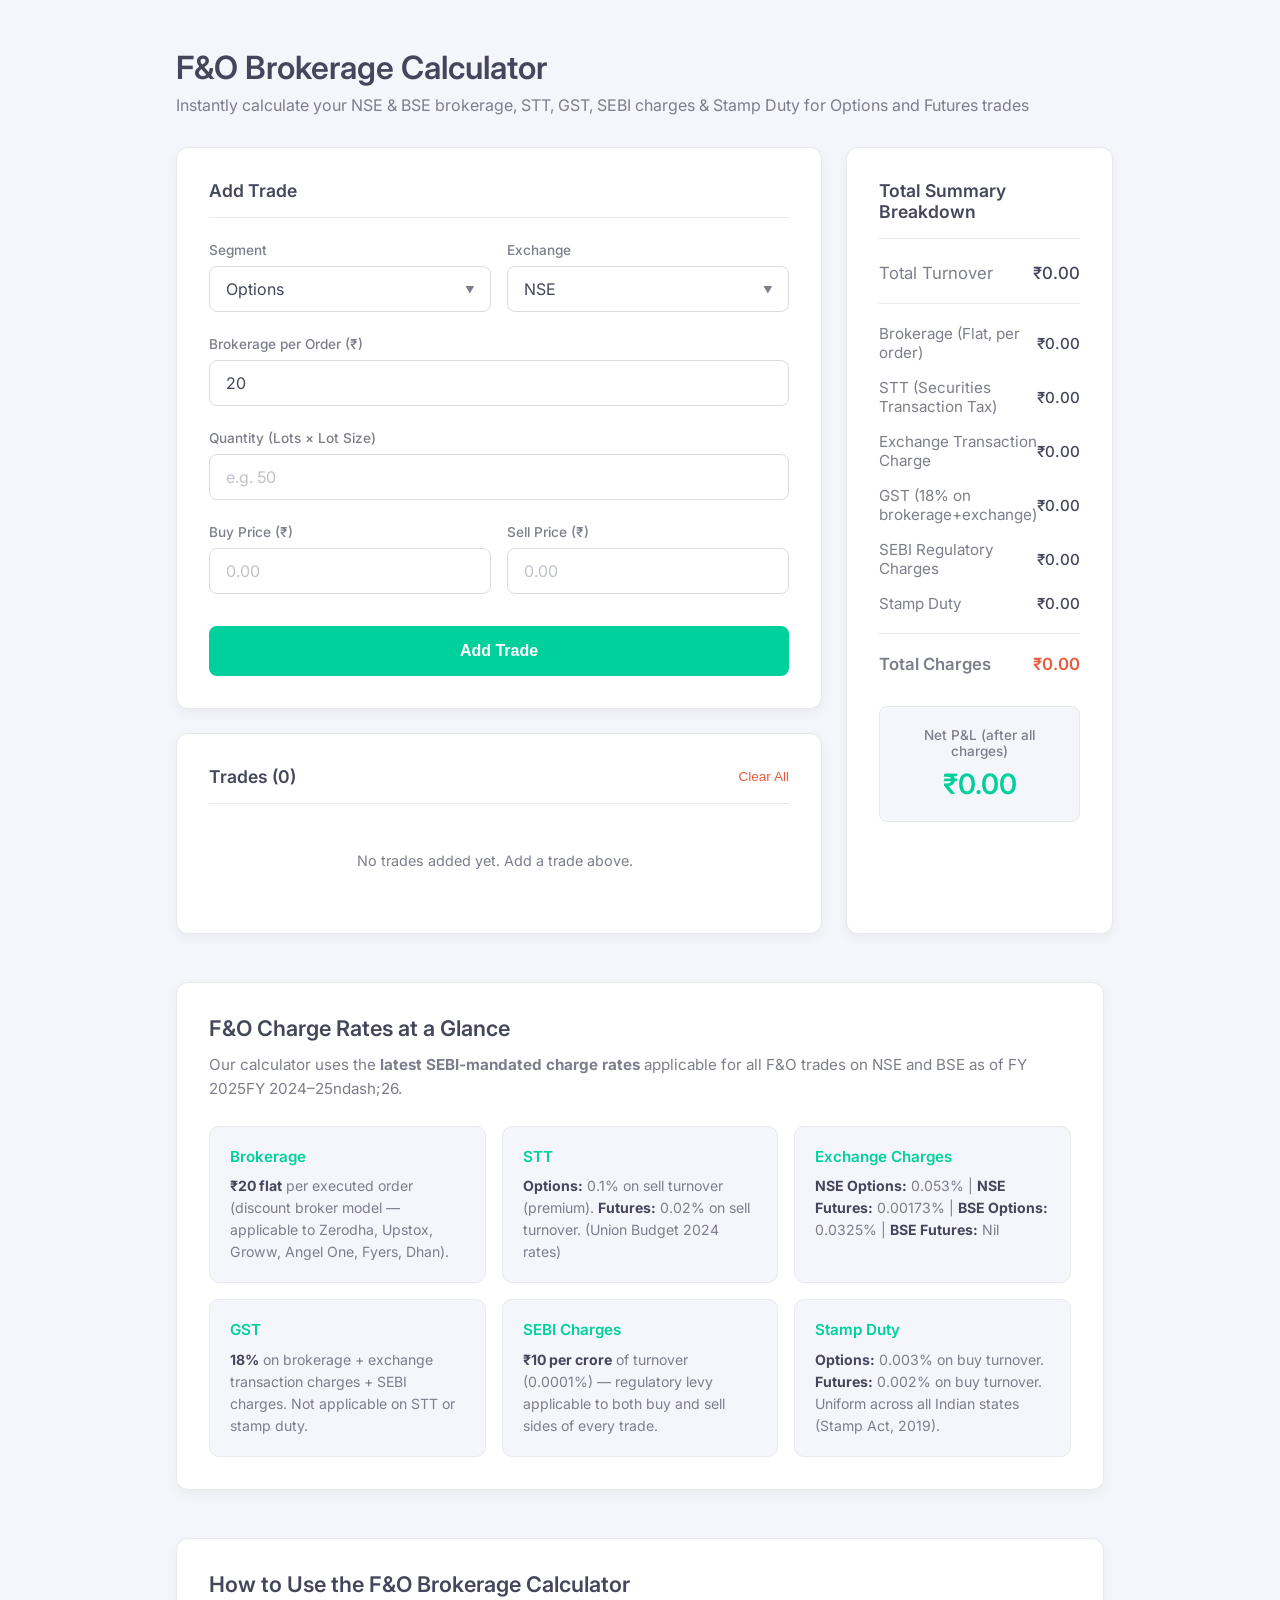
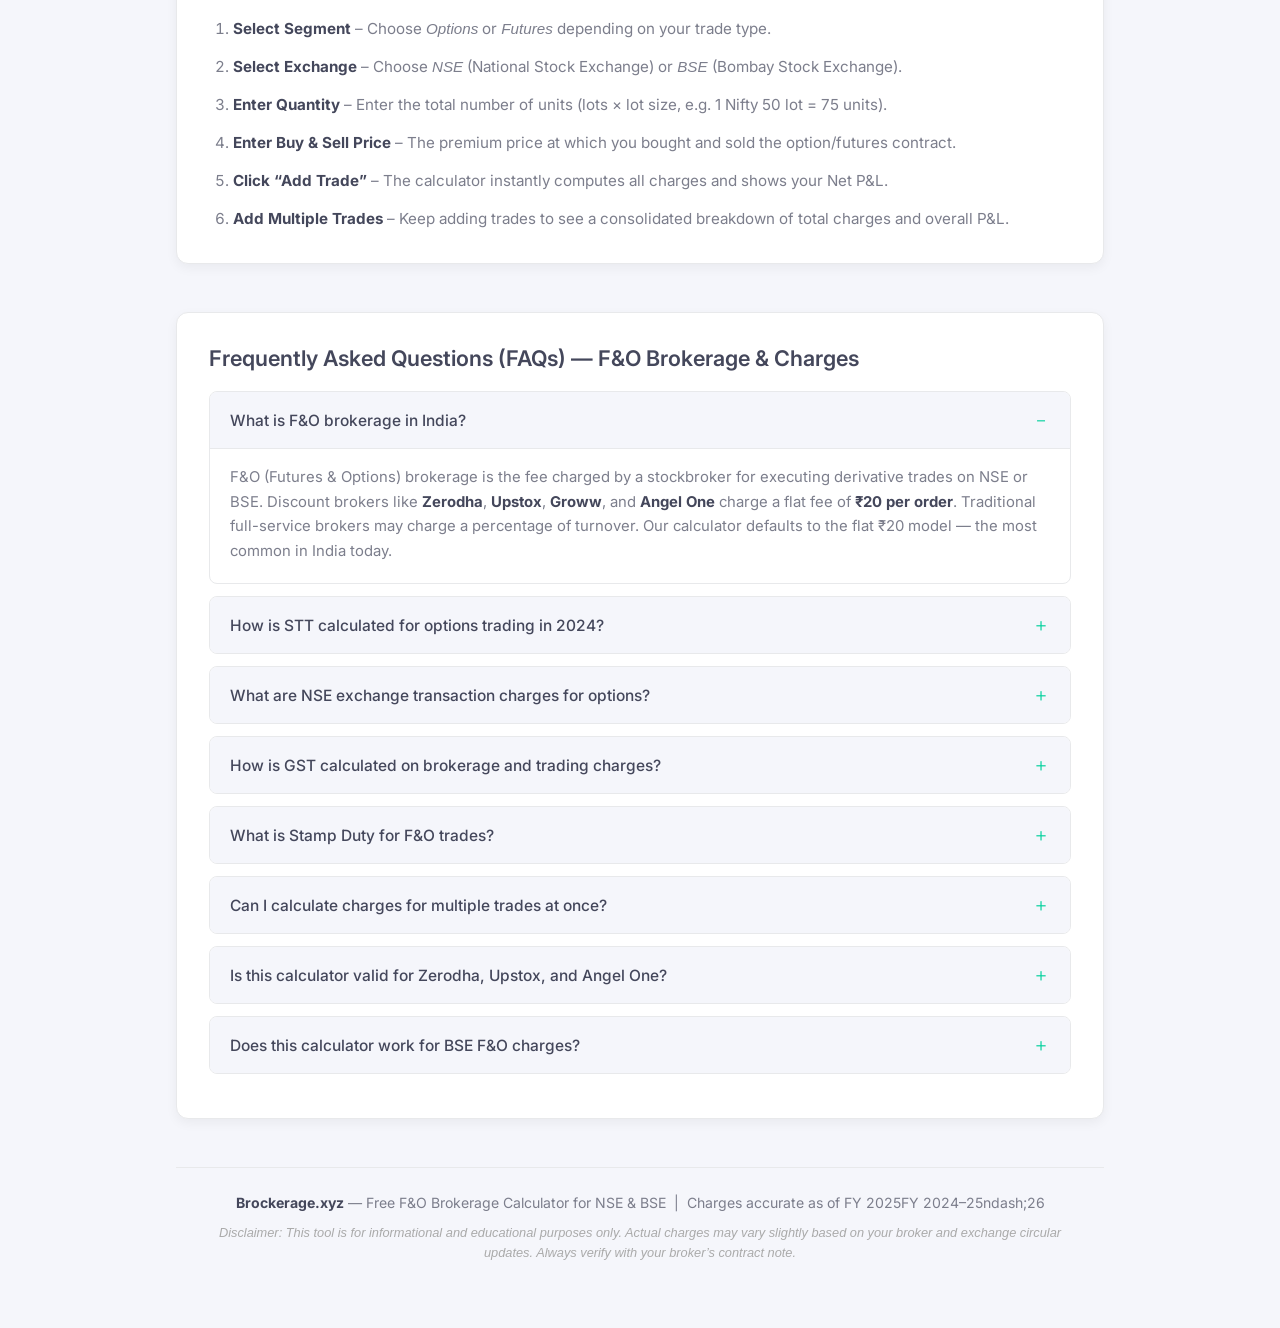
==== commit 22239c36: "Feature: User-configurable flat brokerage fee input (default ₹20)" ====
--- a/index.html
+++ b/index.html
@@ -208,6 +208,11 @@
                         </div>
 
                         <div class="form-group">
+                            <label for="brokerage-fee">Brokerage per Order (&#8377;)</label>
+                            <input type="number" id="brokerage-fee" placeholder="e.g. 20" value="20" min="0" step="0.01" aria-label="Flat brokerage charge per order in rupees">
+                        </div>
+
+                        <div class="form-group">
                             <label for="quantity">Quantity (Lots &times; Lot Size)</label>
                             <input type="number" id="quantity" placeholder="e.g. 50" required min="1" step="1" aria-label="Number of contracts">
                         </div>
@@ -253,7 +258,7 @@
                     <div class="divider"></div>
 
                     <div class="result-row">
-                        <span>Brokerage (Flat &#8377;20/order)</span>
+                        <span>Brokerage (Flat, per order)</span>
                         <span id="res-brokerage">&#8377;0.00</span>
                     </div>
                     <div class="result-row">
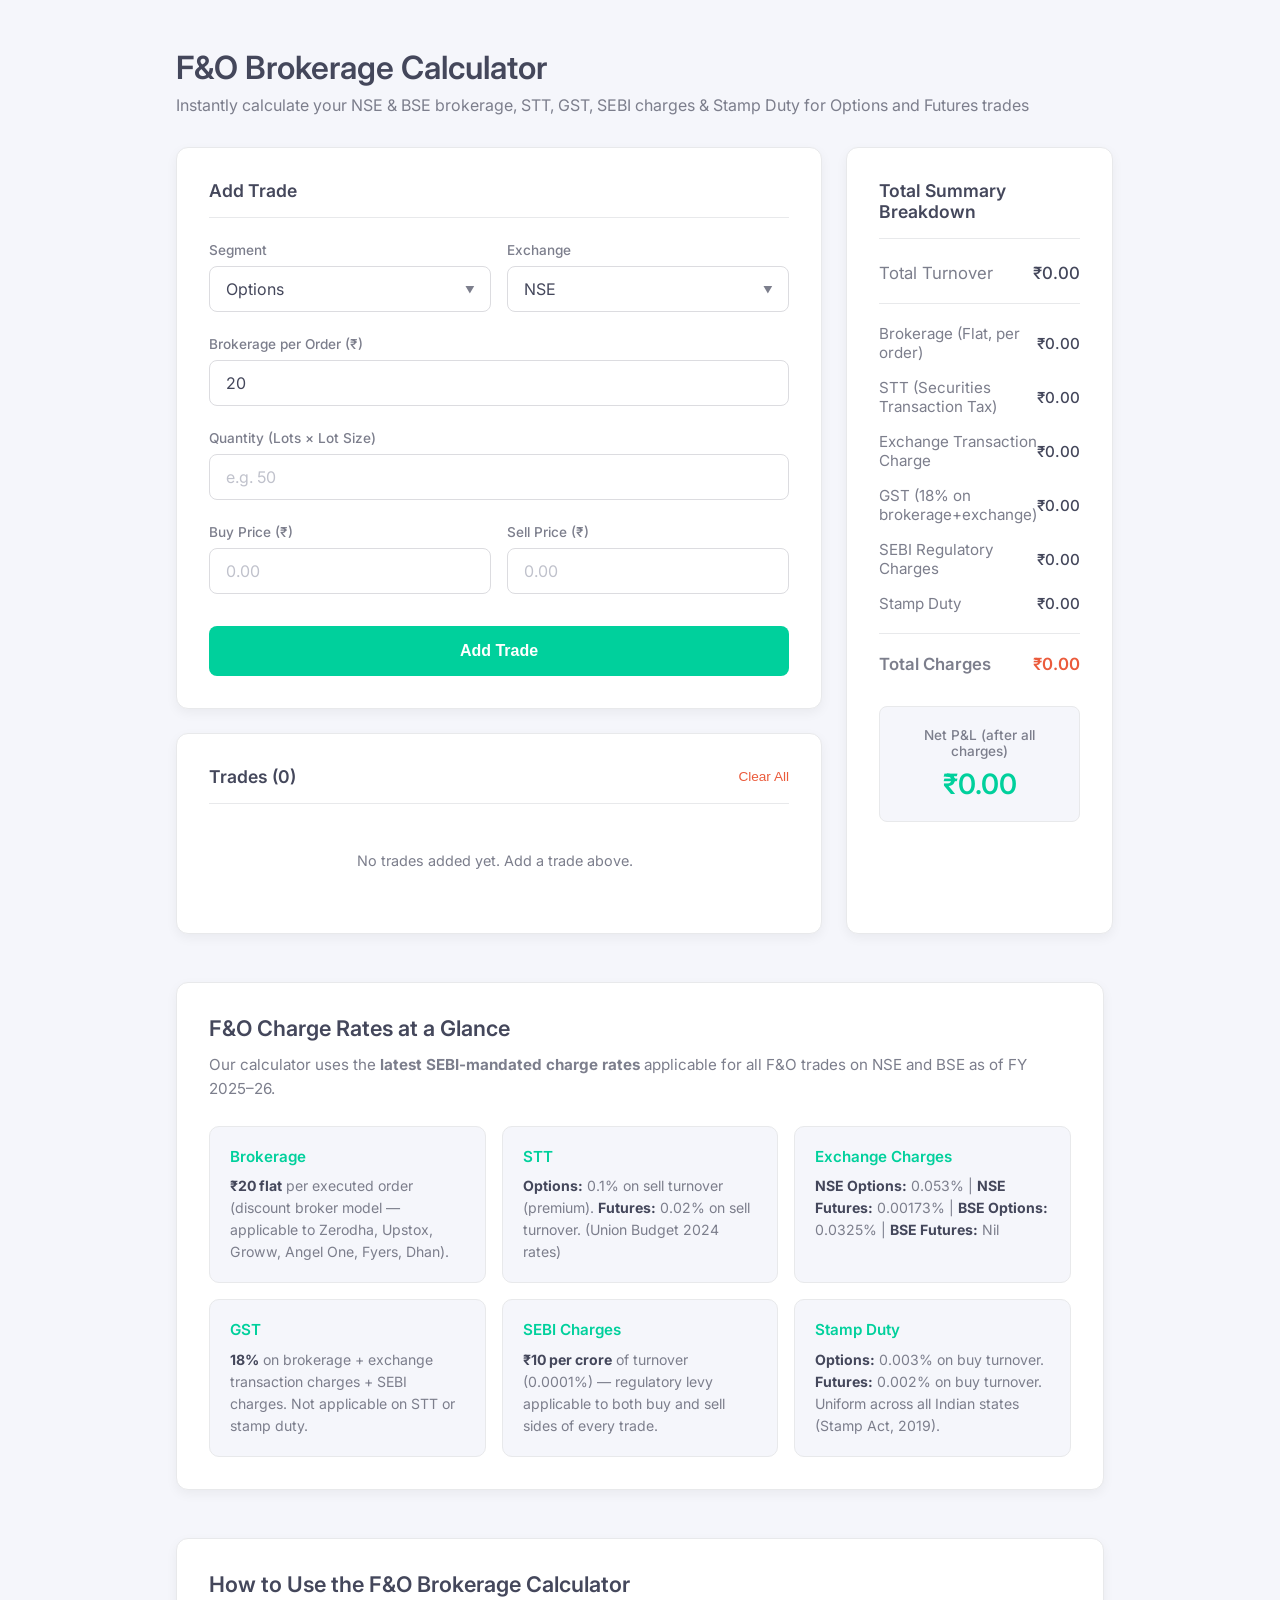
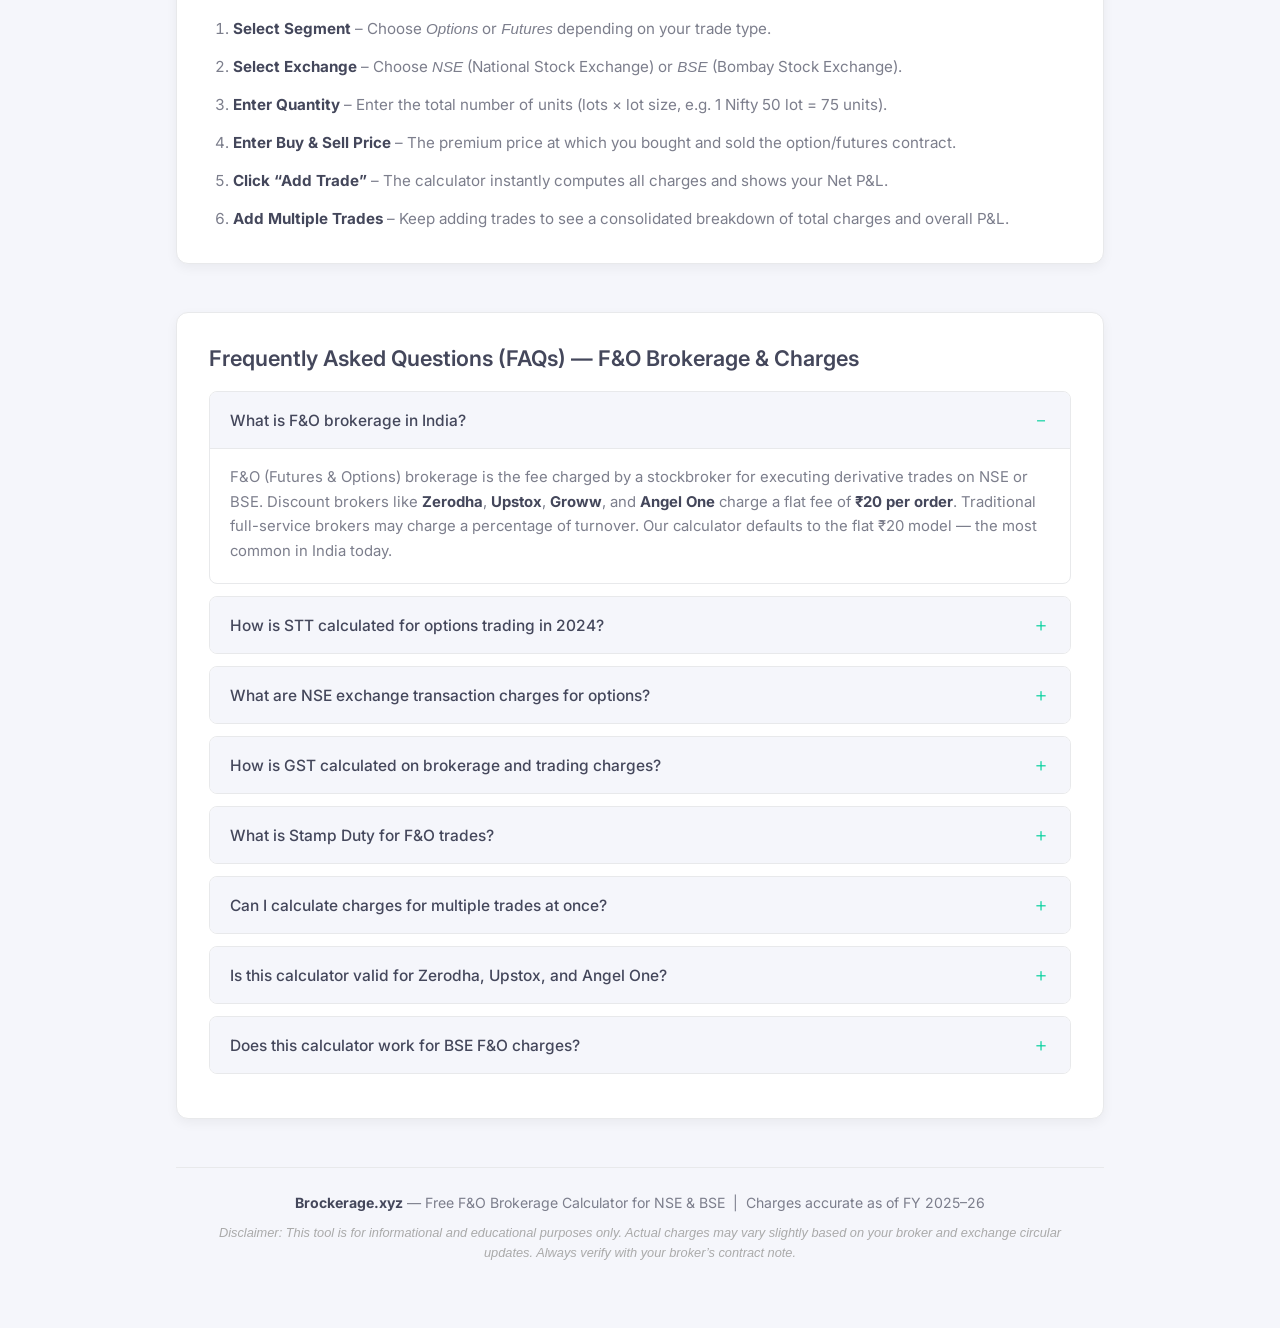
==== commit 8e622f80: "Fix mangled FY 2025-26 text in footer and charge cards section" ====
--- a/index.html
+++ b/index.html
@@ -14,6 +14,8 @@
     <meta name="theme-color" content="#00c48c">
     <meta name="google-site-verification" content="qx04qiPmsAXWzoolUBUqko2Sf6gHCCcneaunvY0LxVs">
     <link rel="canonical" href="https://www.brockerage.xyz/">
+    <link rel="icon" type="image/svg+xml" href="/favicon.svg">
+    <link rel="apple-touch-icon" href="/favicon.svg">
 
     <!-- ===== Open Graph / Facebook ===== -->
     <meta property="og:type" content="website">
@@ -300,7 +302,7 @@
         <!-- ===== SEO Content: Charge Rate Cards ===== -->
         <section class="seo-info-section" aria-label="Charge rates information">
             <h2>F&amp;O Charge Rates at a Glance</h2>
-            <p>Our calculator uses the <strong>latest SEBI-mandated charge rates</strong> applicable for all F&amp;O trades on NSE and BSE as of FY 2025FY 2024&ndash;25ndash;26.</p>
+            <p>Our calculator uses the <strong>latest SEBI-mandated charge rates</strong> applicable for all F&amp;O trades on NSE and BSE as of FY 2025&ndash;26.</p>
             <div class="charge-cards">
                 <article class="charge-card">
                     <h3>Brokerage</h3>
@@ -391,7 +393,7 @@
         <footer class="site-footer" aria-label="Site footer">
             <p>
                 <strong>Brockerage.xyz</strong> &mdash; Free F&amp;O Brokerage Calculator for NSE &amp; BSE &nbsp;|&nbsp;
-                <span>Charges accurate as of FY 2025FY 2024&ndash;25ndash;26</span>
+                <span>Charges accurate as of FY 2025&ndash;26</span>
             </p>
             <p class="disclaimer">
                 <em>Disclaimer: This tool is for informational and educational purposes only. Actual charges may vary slightly based on your broker and exchange circular updates. Always verify with your broker&rsquo;s contract note.</em>
